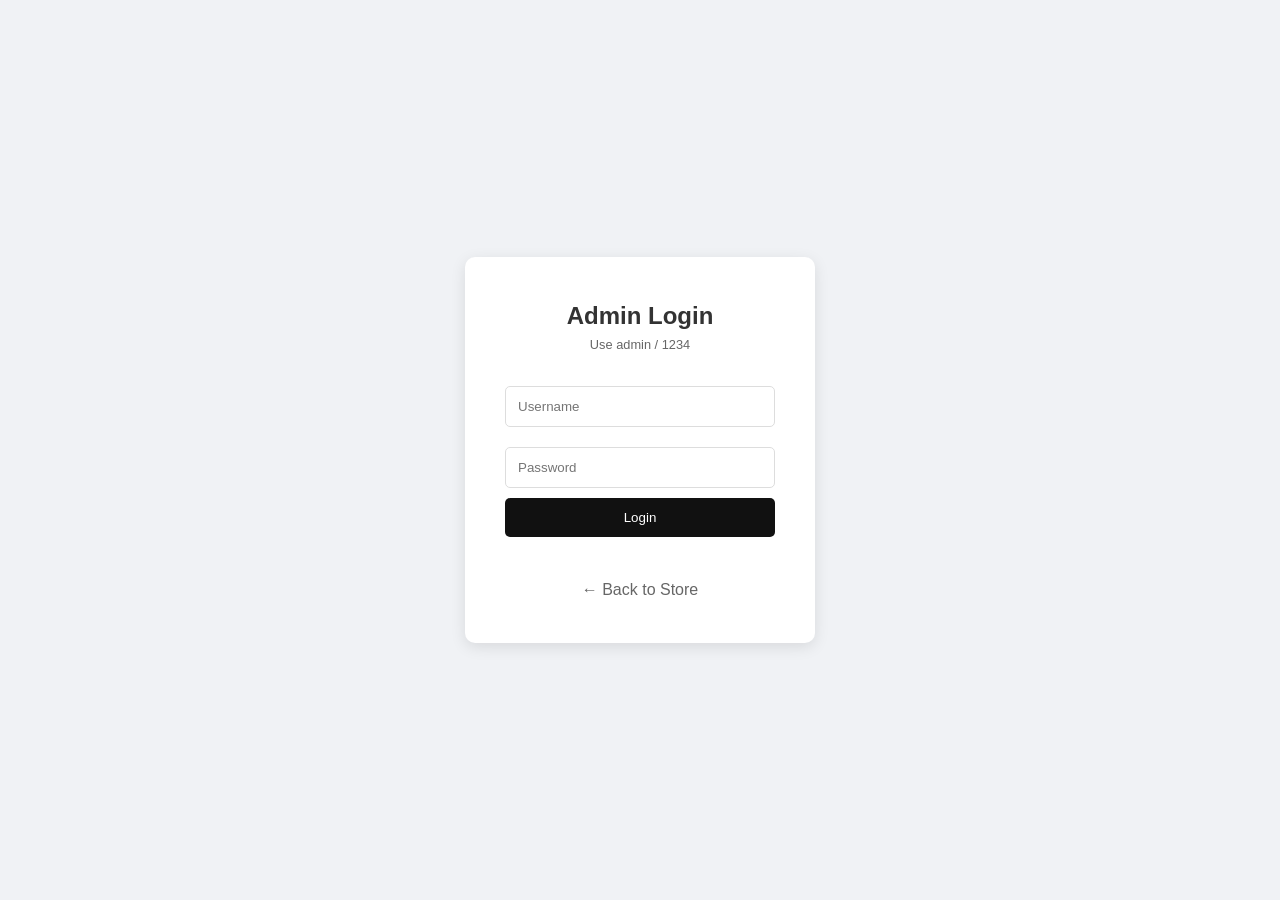
==== login.html @ 57bc9944 "Add files via upload" ====
<!DOCTYPE html>
<html lang="en">
<head>
    <meta charset="UTF-8">
    <title>Login - Shoe Plug Kenya</title>
    <link rel="stylesheet" href="style.css">
</head>
<body class="login-body">
    <div class="login-container">
        <h2>Admin Login</h2>
        <p style="font-size: 0.8rem; color: #666; margin-bottom: 20px;">Use admin / 1234</p>
        <input type="text" id="user" placeholder="Username">
        <input type="password" id="pass" placeholder="Password">
        <button onclick="handleLogin()">Login</button>
        <p id="msg" style="margin-top:15px; font-weight:bold;"></p>
        <br>
        <a href="index.html" style="color:#666; text-decoration:none;">← Back to Store</a>
    </div>

    <script>
        function handleLogin() {
            const u = document.getElementById("user").value;
            const p = document.getElementById("pass").value;
            const m = document.getElementById("msg");

            if(u === "admin" && p === "1234") {
                m.style.color = "green";
                m.innerText = "Success! Redirecting...";
                setTimeout(() => { window.location.href = "admin.html"; }, 1000);
            } else {
                m.style.color = "red";
                m.innerText = "Invalid credentials!";
            }
        }
    </script>
</body>
</html>
---- style.css ----
* {
    margin: 0;
    padding: 0;
    box-sizing: border-box;
    font-family: 'Segoe UI', Arial, sans-serif;
}

body {
    background-color: #f9f9f9;
    color: #333;
    line-height: 1.6;
}

header {
    background-color: #111;
    color: #fff;
    padding: 1rem 5%;
    display: flex;
    justify-content: space-between;
    align-items: center;
    position: sticky;
    top: 0;
    z-index: 100;
}

nav ul {
    list-style: none;
    display: flex;
    gap: 20px;
}

nav ul li a {
    text-decoration: none;
    color: #fff;
    font-weight: 500;
}

nav ul li a:hover {
    color: #ff4500;
}

.hero {
    height: 60vh;
    background: linear-gradient(rgba(0,0,0,0.6), rgba(0,0,0,0.6)), url('https://images.unsplash.com/photo-1552346154-21d32810aba3?auto=format&fit=crop&w=1350&q=80');
    background-size: cover;
    background-position: center;
    display: flex;
    justify-content: center;
    align-items: center;
    text-align: center;
    color: white;
}

.hero h2 { font-size: 3rem; margin-bottom: 10px; }

.hero button {
    padding: 12px 30px;
    font-size: 1rem;
    background: #ff4500;
    color: white;
    border: none;
    border-radius: 5px;
    cursor: pointer;
}

.products { padding: 50px 5%; text-align: center; }

.product-grid {
    display: grid;
    grid-template-columns: repeat(auto-fit, minmax(250px, 1fr));
    gap: 30px;
    margin-top: 40px;
}

.product-card {
    background: white;
    padding: 20px;
    border-radius: 10px;
    box-shadow: 0 4px 10px rgba(0,0,0,0.1);
    transition: 0.3s;
}

.product-card:hover { transform: translateY(-5px); }

.product-card img {
    width: 100%;
    height: 200px;
    object-fit: cover;
    border-radius: 5px;
}

.product-card button {
    width: 100%;
    padding: 10px;
    background: #111;
    color: white;
    border: none;
    margin-top: 15px;
    border-radius: 5px;
    cursor: pointer;
}

.cart-popup {
    position: fixed;
    top: 80px;
    right: 5%;
    width: 300px;
    background: white;
    border-radius: 10px;
    padding: 20px;
    box-shadow: 0 10px 30px rgba(0,0,0,0.2);
    z-index: 1000;
}

.contact { background: #eee; padding: 50px 5%; text-align: center; }
.contact form { max-width: 500px; margin: auto; display: flex; flex-direction: column; gap: 10px; }
.contact input, .contact textarea { padding: 10px; border: 1px solid #ccc; border-radius: 5px; }

footer { background: #111; color: white; text-align: center; padding: 20px; }

.login-body { display: flex; justify-content: center; align-items: center; height: 100vh; background: #f0f2f5; }
.login-container { background: white; padding: 40px; border-radius: 10px; box-shadow: 0 4px 15px rgba(0,0,0,0.1); width: 350px; text-align: center; }
.login-container input { width: 100%; padding: 12px; margin: 10px 0; border: 1px solid #ddd; border-radius: 5px; }
.login-container button { width: 100%; padding: 12px; background: #111; color: white; border: none; border-radius: 5px; cursor: pointer; }
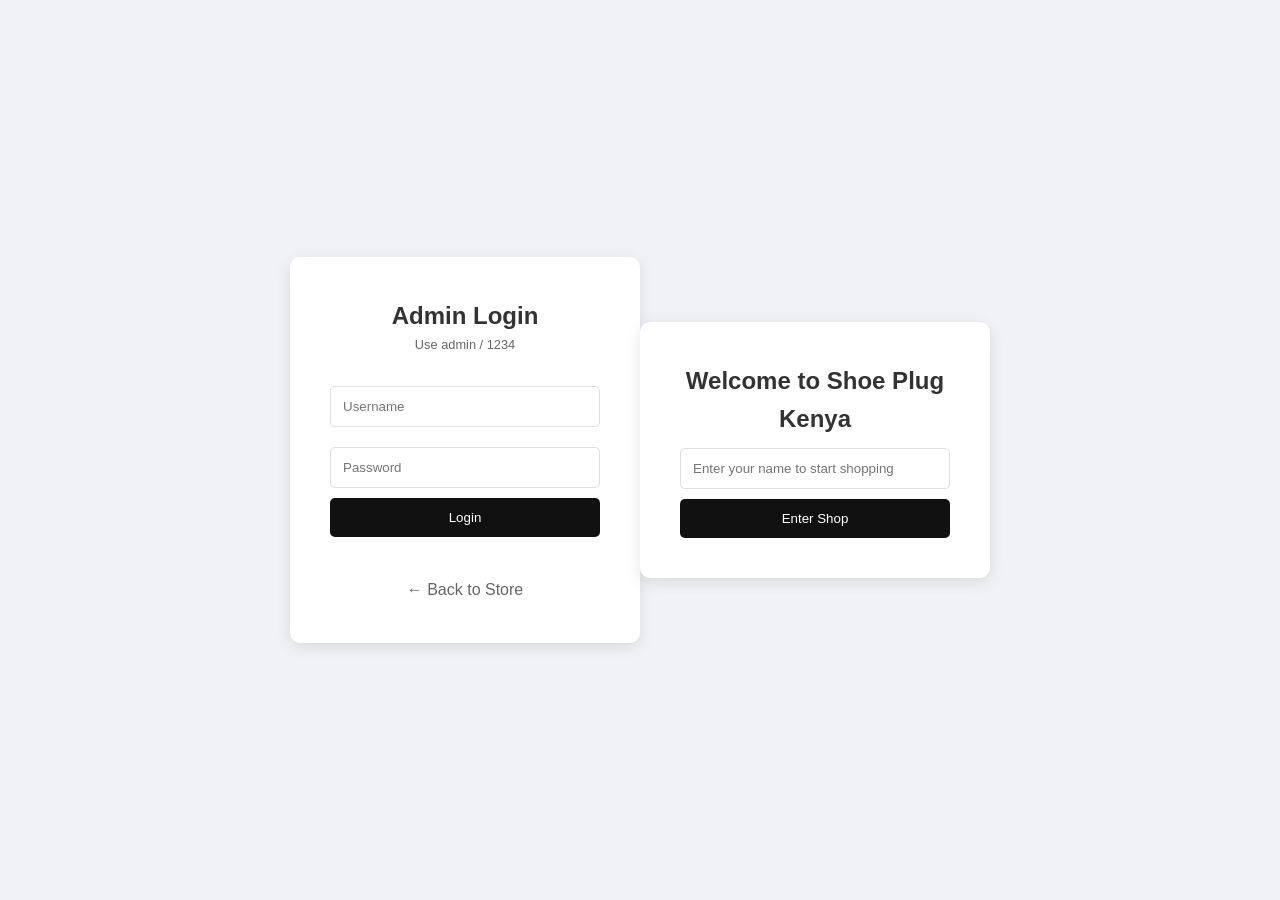
==== commit 88c38418: "Update login.html" ====
--- a/login.html
+++ b/login.html
@@ -17,6 +17,11 @@
         <a href="index.html" style="color:#666; text-decoration:none;">← Back to Store</a>
     </div>
 
+    <div class="login-container">
+    <h2>Welcome to Shoe Plug Kenya</h2>
+    <input type="text" id="usernameInput" placeholder="Enter your name to start shopping">
+    <button onclick="customerLogin()">Enter Shop</button>
+</div>
     <script>
         function handleLogin() {
             const u = document.getElementById("user").value;
@@ -34,4 +39,4 @@
         }
     </script>
 </body>
-</html>+</html>
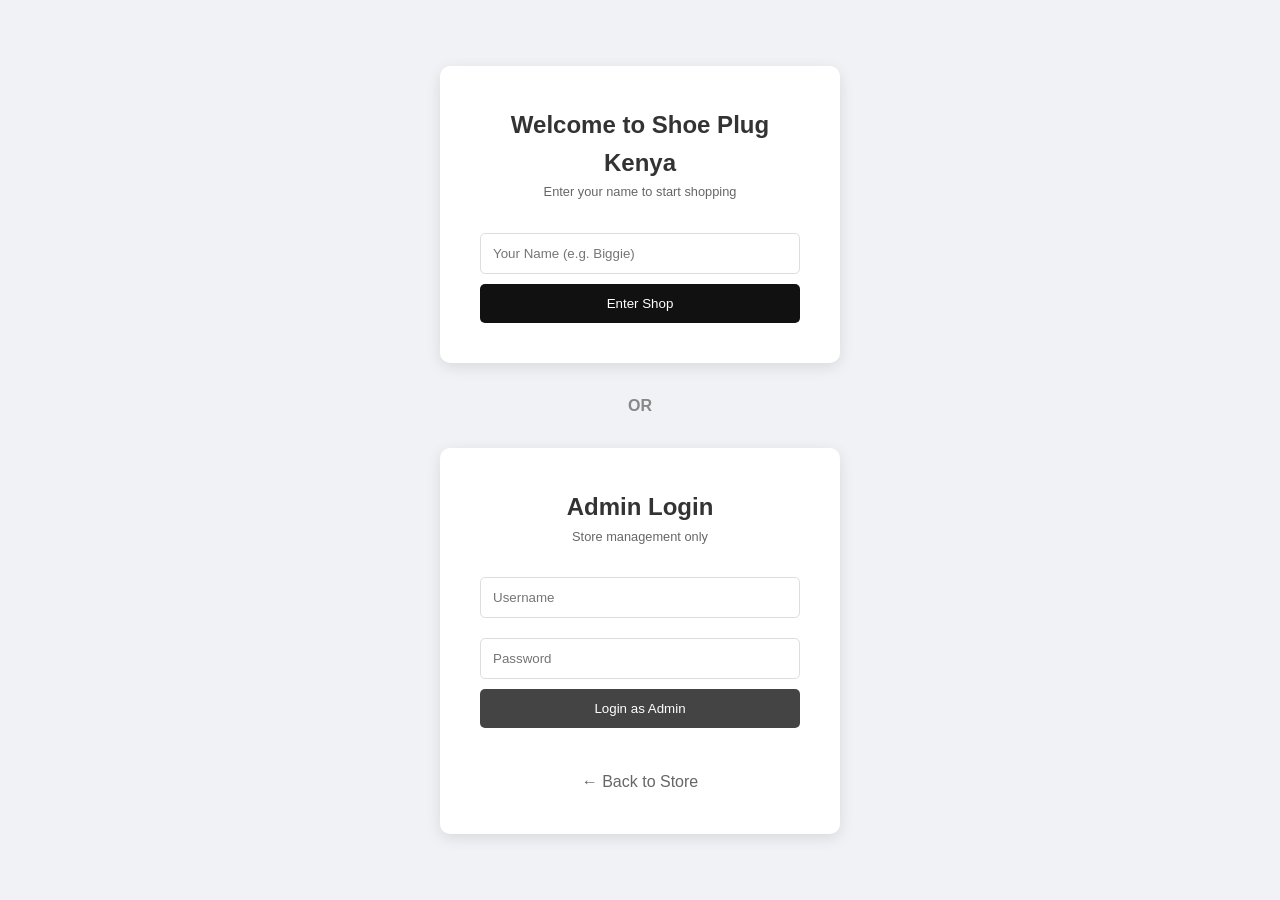
==== commit 15916327: "Update login.html" ====
--- a/login.html
+++ b/login.html
@@ -4,25 +4,37 @@
     <meta charset="UTF-8">
     <title>Login - Shoe Plug Kenya</title>
     <link rel="stylesheet" href="style.css">
+    <style>
+        /* Small tweak to make sure two boxes look good */
+        .login-body { display: flex; flex-direction: column; align-items: center; gap: 20px; padding: 20px; }
+        .login-container { width: 100%; max-width: 400px; }
+        .divider { color: #888; margin: 10px 0; font-weight: bold; }
+    </style>
 </head>
 <body class="login-body">
+
+    <div class="login-container">
+        <h2>Welcome to Shoe Plug Kenya</h2>
+        <p style="font-size: 0.8rem; color: #666; margin-bottom: 20px;">Enter your name to start shopping</p>
+        <input type="text" id="usernameInput" placeholder="Your Name (e.g. Biggie)">
+        <button onclick="customerLogin()">Enter Shop</button>
+    </div>
+
+    <div class="divider">OR</div>
+
     <div class="login-container">
         <h2>Admin Login</h2>
-        <p style="font-size: 0.8rem; color: #666; margin-bottom: 20px;">Use admin / 1234</p>
+        <p style="font-size: 0.8rem; color: #666; margin-bottom: 20px;">Store management only</p>
         <input type="text" id="user" placeholder="Username">
         <input type="password" id="pass" placeholder="Password">
-        <button onclick="handleLogin()">Login</button>
+        <button onclick="handleLogin()" style="background-color: #444;">Login as Admin</button>
         <p id="msg" style="margin-top:15px; font-weight:bold;"></p>
         <br>
         <a href="index.html" style="color:#666; text-decoration:none;">← Back to Store</a>
     </div>
 
-    <div class="login-container">
-    <h2>Welcome to Shoe Plug Kenya</h2>
-    <input type="text" id="usernameInput" placeholder="Enter your name to start shopping">
-    <button onclick="customerLogin()">Enter Shop</button>
-</div>
     <script>
+        // 1. Admin Logic
         function handleLogin() {
             const u = document.getElementById("user").value;
             const p = document.getElementById("pass").value;
@@ -37,6 +49,17 @@
                 m.innerText = "Invalid credentials!";
             }
         }
+
+        // 2. Customer Logic (Saves name to browser memory)
+        function customerLogin() {
+            const name = document.getElementById("usernameInput").value;
+            if (name.trim() === "") {
+                alert("Tafadhali, enter your name to continue!");
+                return;
+            }
+            localStorage.setItem('username', name);
+            window.location.href = "index.html";
+        }
     </script>
 </body>
 </html>
